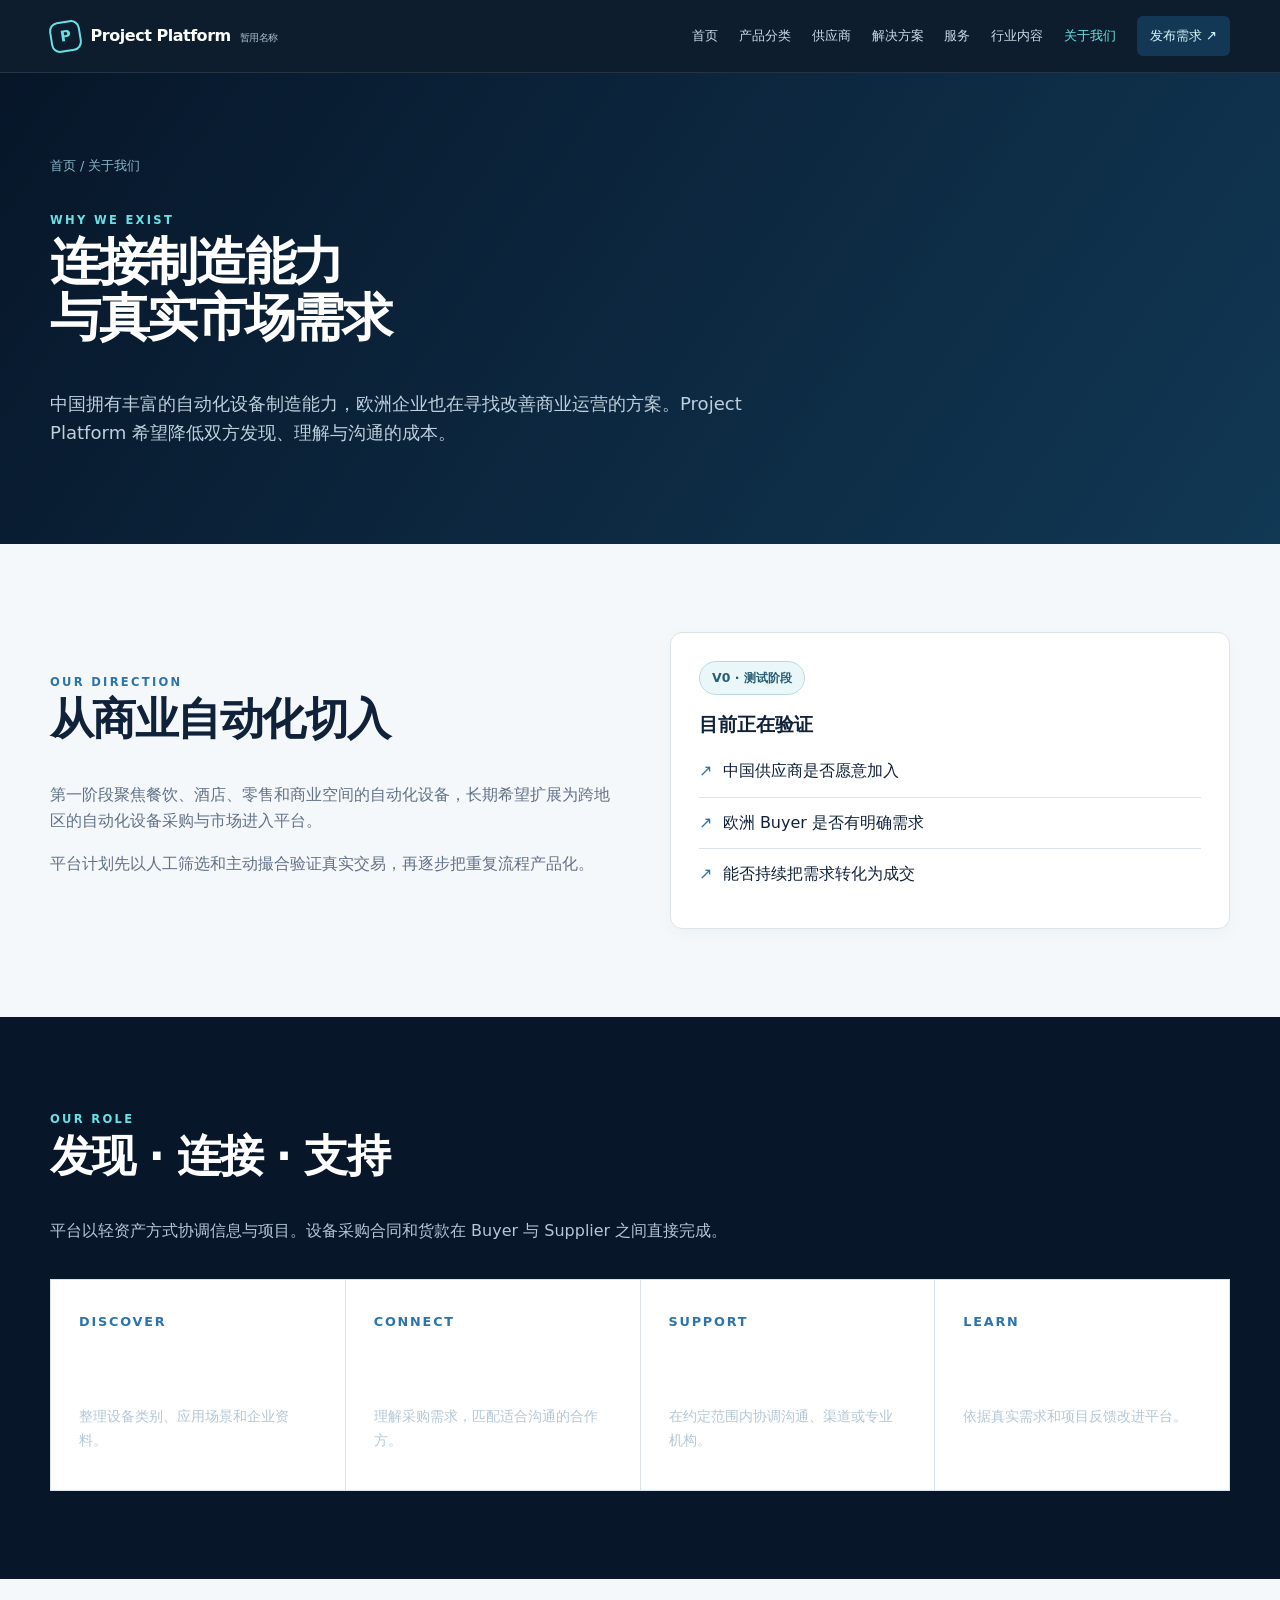
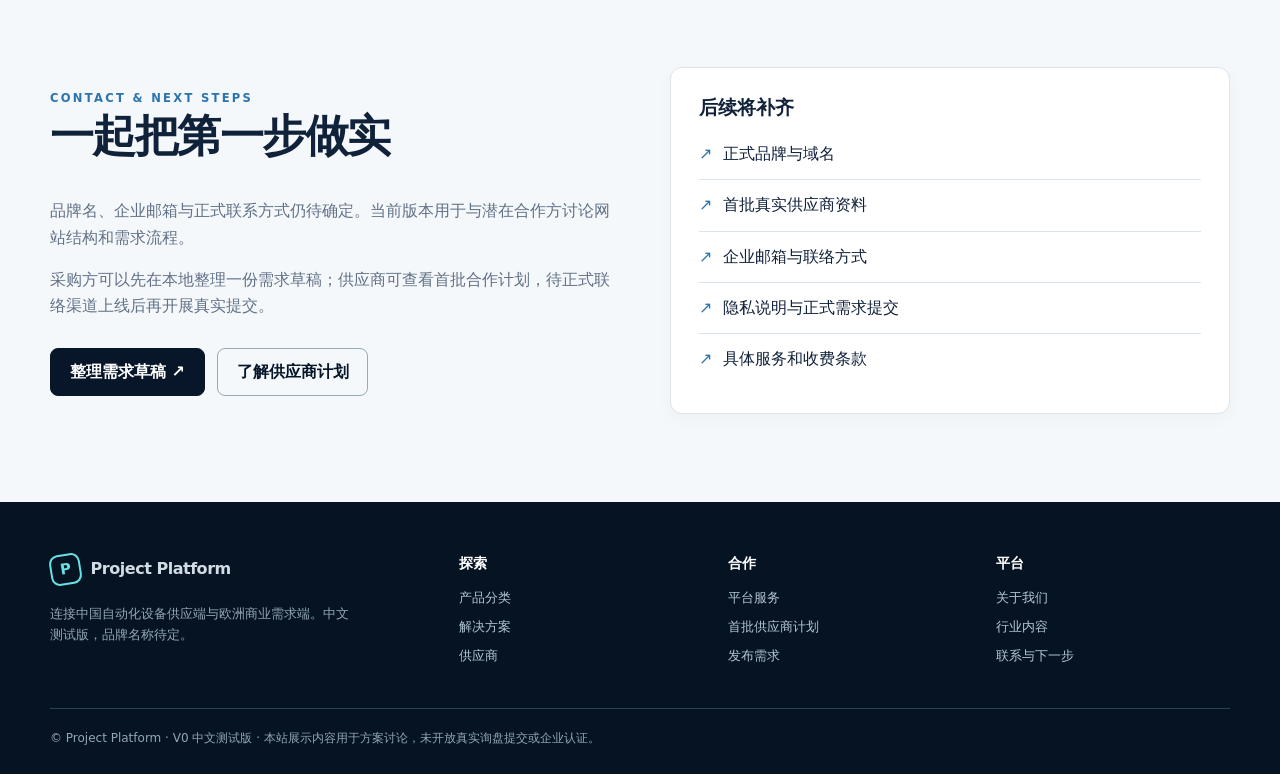
==== about.html @ 9dcdb8d5 "Build Chinese V0 automation marketplace website" ====
<!doctype html><html lang="zh-CN"><head><meta charset="utf-8"><meta name="viewport" content="width=device-width, initial-scale=1"><meta name="robots" content="noindex,nofollow"><meta name="description" content="了解 Project Platform 的平台方向、业务边界与当前阶段。"><title>关于我们｜Project Platform</title><link rel="icon" href="assets/favicon.svg" type="image/svg+xml"><link rel="stylesheet" href="assets/style.css"><script src="assets/app.js" defer></script></head><body data-page="about"><a class="skip-link" href="#main">跳到正文</a><div id="site-header"></div><main id="main"><section class="page-hero"><div class="container"><div class="breadcrumbs"><a href="index.html">首页</a> / 关于我们</div><span class="eyebrow light">WHY WE EXIST</span><h1>连接制造能力<br>与真实市场需求</h1><p class="lead">中国拥有丰富的自动化设备制造能力，欧洲企业也在寻找改善商业运营的方案。Project Platform 希望降低双方发现、理解与沟通的成本。</p></div></section><section class="section"><div class="container split"><div><span class="eyebrow">OUR DIRECTION</span><h2>从商业自动化切入</h2><p>第一阶段聚焦餐饮、酒店、零售和商业空间的自动化设备，长期希望扩展为跨地区的自动化设备采购与市场进入平台。</p><p>平台计划先以人工筛选和主动撮合验证真实交易，再逐步把重复流程产品化。</p></div><div class="card" style="padding:28px"><span class="pill">V0 · 测试阶段</span><h3 style="margin-top:18px">目前正在验证</h3><ul class="item-list"><li>中国供应商是否愿意加入</li><li>欧洲 Buyer 是否有明确需求</li><li>能否持续把需求转化为成交</li></ul></div></div></section><section class="section dark-section"><div class="container"><div class="section-heading"><span class="eyebrow light">OUR ROLE</span><h2>发现 · 连接 · 支持</h2><p>平台以轻资产方式协调信息与项目。设备采购合同和货款在 Buyer 与 Supplier 之间直接完成。</p></div><div class="story-grid"><div class="story-step"><span>DISCOVER</span><h3>发现</h3><p>整理设备类别、应用场景和企业资料。</p></div><div class="story-step"><span>CONNECT</span><h3>连接</h3><p>理解采购需求，匹配适合沟通的合作方。</p></div><div class="story-step"><span>SUPPORT</span><h3>支持</h3><p>在约定范围内协调沟通、渠道或专业机构。</p></div><div class="story-step"><span>LEARN</span><h3>迭代</h3><p>依据真实需求和项目反馈改进平台。</p></div></div></div></section><section class="section" id="contact"><div class="container split"><div><span class="eyebrow">CONTACT & NEXT STEPS</span><h2>一起把第一步做实</h2><p>品牌名、企业邮箱与正式联系方式仍待确定。当前版本用于与潜在合作方讨论网站结构和需求流程。</p><p>采购方可以先在本地整理一份需求草稿；供应商可查看首批合作计划，待正式联络渠道上线后再开展真实提交。</p><div class="button-group"><a class="button ink" href="requirement.html">整理需求草稿 ↗</a><a class="button outline" href="suppliers.html#founding">了解供应商计划</a></div></div><div class="card" style="padding:28px"><h3>后续将补齐</h3><ul class="item-list"><li>正式品牌与域名</li><li>首批真实供应商资料</li><li>企业邮箱与联络方式</li><li>隐私说明与正式需求提交</li><li>具体服务和收费条款</li></ul></div></div></section></main><div id="site-footer"></div></body></html>
---- assets/style.css ----
:root{--ink:#10213a;--muted:#617188;--navy:#071629;--navy2:#0c2543;--cyan:#67e1e4;--blue:#2b74ad;--cream:#f5f8fa;--line:#dbe4ea;--white:#fff;--orange:#e9a777;--shadow:0 18px 50px rgba(9,33,59,.11)}
*{box-sizing:border-box}html{scroll-behavior:smooth}body{margin:0;font-family:Inter,"Noto Sans SC","Microsoft YaHei",system-ui,sans-serif;color:var(--ink);background:var(--cream);line-height:1.65}button,input,select,textarea{font:inherit}button{cursor:pointer}a{color:inherit;text-decoration:none}img,svg{max-width:100%}.skip-link{position:absolute;left:-9999px;top:0;background:#fff;padding:.6rem 1rem;z-index:100}.skip-link:focus{left:1rem}.container{width:min(1180px,calc(100% - 40px));margin:auto}.eyebrow{text-transform:uppercase;letter-spacing:.2em;font-size:.72rem;font-weight:800;color:var(--blue)}.eyebrow.light{color:var(--cyan)}h1,h2,h3,p{margin-top:0}h1{font-size:clamp(2.7rem,5vw,5rem);line-height:1.11;letter-spacing:-.045em}h2{font-size:clamp(2rem,3.4vw,3.2rem);line-height:1.18;letter-spacing:-.035em}h3{font-size:1.2rem;line-height:1.3}p{color:var(--muted)}.lead{font-size:1.13rem;max-width:720px}.section{padding:88px 0}.section-tight{padding:56px 0}.section-heading{max-width:760px;margin-bottom:34px}.section-heading p{max-width:680px}.subtle{font-size:.85rem;color:var(--muted)}.pill{display:inline-flex;align-items:center;gap:.5rem;border:1px solid #bcd8e1;border-radius:99px;padding:.36rem .75rem;color:#295d76;font-size:.78rem;font-weight:700;background:#eaf7f8}.pill.dark{background:#133754;border-color:#295570;color:#b4e8eb}.button{display:inline-flex;align-items:center;justify-content:center;gap:.65rem;background:var(--cyan);color:#052235;border:1px solid var(--cyan);padding:.85rem 1.18rem;border-radius:8px;font-weight:800;line-height:1.2;transition:transform .18s,box-shadow .18s,background .18s}.button:hover{transform:translateY(-2px);box-shadow:0 10px 26px rgba(61,205,214,.22)}.button:focus-visible,a:focus-visible,button:focus-visible,input:focus-visible,select:focus-visible,textarea:focus-visible{outline:3px solid #f0ad68;outline-offset:3px}.button.secondary{background:transparent;border-color:#94aabb;color:#fff}.button.secondary:hover{background:#16344d}.button.ink{background:var(--navy);border-color:var(--navy);color:#fff}.button.outline{background:transparent;border-color:#90abbc;color:var(--navy)}.button-group{display:flex;flex-wrap:wrap;gap:.75rem;margin-top:1.75rem}.site-header{position:sticky;top:0;z-index:50;background:rgba(6,22,40,.97);color:#fff;border-bottom:1px solid rgba(255,255,255,.1);backdrop-filter:blur(12px)}.header-inner{height:72px;display:flex;align-items:center;justify-content:space-between;gap:2rem}.brand{display:flex;align-items:center;gap:.6rem;font-weight:900;letter-spacing:-.03em;white-space:nowrap}.brand-mark{display:grid;place-items:center;width:31px;height:31px;border:2px solid var(--cyan);border-radius:9px;color:var(--cyan);font-size:.93rem;transform:rotate(-9deg)}.brand small{font-size:.65rem;color:#aac1d2;font-weight:500;margin-left:.25rem}.nav-links{display:flex;align-items:center;gap:1.3rem;font-size:.84rem}.nav-links a{color:#cedbe6;transition:color .18s}.nav-links a:hover,.nav-links a[aria-current=page]{color:var(--cyan)}.nav-links .nav-cta{background:#123855;color:#d5f9f9;padding:.55rem .8rem;border-radius:6px}.menu-toggle{display:none;background:none;color:#fff;border:1px solid #4f6579;border-radius:6px;padding:.4rem .65rem}.hero{background:radial-gradient(circle at 74% 18%,#124563 0,transparent 33%),linear-gradient(125deg,#071629,#0b2c48 70%,#08263b);color:#fff;overflow:hidden}.hero-grid{min-height:655px;display:grid;grid-template-columns:1.02fr .98fr;align-items:center;gap:1rem;padding:75px 0}.hero p{color:#b8ccdb}.hero h1 em{font-style:normal;color:var(--cyan)}.hero-art{position:relative;min-height:510px;display:grid;place-items:center}.hero-art svg{width:100%;max-width:570px;filter:drop-shadow(0 25px 35px rgba(0,0,0,.3));animation:float 7s ease-in-out infinite}.hero-art:after{content:"";position:absolute;inset:8% 0;border:1px solid rgba(103,225,228,.13);border-radius:50%;transform:rotate(-18deg);pointer-events:none}.hero-caption{position:absolute;bottom:2%;right:5%;padding:.4rem .7rem;border:1px solid #3f7480;background:#0c3046;border-radius:5px;color:#9fe2e3;font-size:.7rem;letter-spacing:.15em}.story{background:#fff}.story-grid{display:grid;grid-template-columns:repeat(4,1fr);gap:1px;background:var(--line);border:1px solid var(--line)}.story-step{background:#fff;padding:28px;min-height:210px}.story-step span{color:var(--blue);font-size:.8rem;font-weight:900;letter-spacing:.14em}.story-step h3{margin:38px 0 8px}.story-step p{font-size:.9rem;margin:0}.card-grid{display:grid;grid-template-columns:repeat(3,1fr);gap:20px}.card{background:#fff;border:1px solid var(--line);border-radius:12px;overflow:hidden;box-shadow:0 5px 18px rgba(6,28,49,.03);transition:transform .2s,box-shadow .2s}.card:hover{transform:translateY(-4px);box-shadow:var(--shadow)}.card-body{padding:22px}.card h3{margin:0 0 8px}.card p{font-size:.9rem}.card-visual{height:190px;display:grid;place-items:center;background:linear-gradient(135deg,#d8ecf1,#ecf3f5)}.card-visual svg{width:145px;height:145px;color:#1a658d}.card-visual.orange{background:linear-gradient(135deg,#fae7d6,#edf4f6)}.card-visual.orange svg{color:#ac6746}.card-visual.blue{background:linear-gradient(135deg,#d9e6f5,#e7f5f5)}.text-link{display:inline-flex;align-items:center;gap:.4rem;font-weight:800;color:#17618b;font-size:.9rem}.text-link:hover{text-decoration:underline}.tag-list{display:flex;flex-wrap:wrap;gap:.5rem}.tag{background:#edf4f7;color:#3b637c;border-radius:99px;padding:.25rem .65rem;font-size:.75rem;font-weight:700}.split{display:grid;grid-template-columns:1fr 1fr;gap:60px;align-items:center}.dark-section{background:var(--navy);color:#fff}.dark-section p{color:#b4c7d5}.trust-list{display:grid;grid-template-columns:1fr 1fr;gap:12px}.trust-list div{border:1px solid #31516a;border-radius:8px;padding:13px 15px;color:#d5e7ed}.trust-list strong{display:block;color:var(--cyan);font-size:.75rem;text-transform:uppercase;letter-spacing:.08em}.note{border-left:3px solid var(--orange);padding:12px 16px;background:#fff8f1;color:#725940;font-size:.84rem}.note.dark{background:#0e2a41;color:#bbced9}.callout{border-radius:14px;background:linear-gradient(120deg,#103c59,#0b2036);color:#fff;padding:42px;box-shadow:var(--shadow)}.callout p{color:#c7dbe5}.callout h2{max-width:680px}.page-hero{background:linear-gradient(125deg,#071629,#113854);color:#fff;padding:82px 0 78px}.page-hero h1{font-size:clamp(2.5rem,4vw,4.3rem);max-width:930px}.page-hero p{color:#bed0dd;max-width:720px}.breadcrumbs{color:#8ab5c7;font-size:.8rem;margin-bottom:30px}.breadcrumbs a:hover{text-decoration:underline}.filter-bar{display:flex;flex-wrap:wrap;gap:.55rem;margin-bottom:24px}.filter-button{padding:.5rem .8rem;border:1px solid #bed0dc;background:#fff;border-radius:99px;color:#315470;font-size:.82rem;font-weight:700}.filter-button[aria-pressed=true]{background:var(--navy);color:#fff;border-color:var(--navy)}.profile-demo{background:#fff;border:1px solid var(--line);box-shadow:var(--shadow);border-radius:14px;padding:30px}.profile-demo .demo-label{color:#ae683b;background:#fff1e5;border-radius:4px;padding:.2rem .5rem;font-size:.75rem;font-weight:800}.detail-grid{display:grid;grid-template-columns:repeat(2,1fr);gap:0 28px}.detail{border-bottom:1px solid var(--line);padding:13px 0;display:flex;justify-content:space-between;gap:12px;font-size:.88rem}.detail span{color:var(--muted)}.detail strong{text-align:right}.timeline{display:grid;grid-template-columns:repeat(3,1fr);gap:16px}.timeline .card-body{min-height:210px}.number{font-size:2.2rem;font-weight:900;color:#b7d5e4;line-height:1}.service-list{display:grid;grid-template-columns:repeat(2,1fr);gap:16px}.service-item{background:#fff;border:1px solid var(--line);border-radius:10px;padding:25px}.service-item h3{margin:0 0 10px}.service-item p{margin:0}.form-shell{display:grid;grid-template-columns:1.3fr .7fr;gap:28px;align-items:start}.form-card,.side-card{background:#fff;border:1px solid var(--line);border-radius:12px;padding:30px}.form-grid{display:grid;grid-template-columns:repeat(2,1fr);gap:16px}.field{display:flex;flex-direction:column;gap:5px}.field.full{grid-column:1/-1}.field label{font-size:.82rem;font-weight:800;color:#31506a}.field input,.field select,.field textarea{width:100%;border:1px solid #bdcdd8;border-radius:7px;padding:.7rem .8rem;background:#fff;color:var(--ink)}.field textarea{min-height:130px;resize:vertical}.field small{color:var(--muted)}.form-actions{display:flex;flex-wrap:wrap;gap:10px;margin-top:20px}.result{display:none;margin-top:20px;border:1px solid #88c7ce;background:#f1fbfb;border-radius:8px;padding:20px}.result.open{display:block}.result pre{white-space:pre-wrap;font-family:inherit;font-size:.9rem;color:var(--ink)}.status{min-height:1.5em;color:#1c6a71;font-size:.85rem}.item-list{list-style:none;padding:0;margin:0}.item-list li{padding:12px 0;border-bottom:1px solid var(--line)}.item-list li:last-child{border:0}.item-list li:before{content:"↗";color:var(--blue);margin-right:.65rem}.site-footer{background:#061322;color:#d1dce5;padding:52px 0 25px}.footer-grid{display:grid;grid-template-columns:1.6fr repeat(3,1fr);gap:35px}.site-footer h3{color:#fff;font-size:.9rem}.site-footer a{display:block;color:#b4c8d5;font-size:.82rem;margin:.45rem 0}.site-footer a:hover{color:var(--cyan)}.site-footer p{color:#91a7b7;font-size:.82rem}.footer-bottom{border-top:1px solid #274056;margin-top:35px;padding-top:20px;color:#91a7b7;font-size:.75rem}.reveal{opacity:0;transform:translateY(18px);transition:opacity .55s,transform .55s}.reveal.visible{opacity:1;transform:none}[hidden]{display:none!important}@keyframes float{0%,100%{transform:translateY(0)}50%{transform:translateY(-10px)}}@media(max-width:1000px){.nav-links{gap:.7rem;font-size:.77rem}.hero-grid{min-height:590px}.footer-grid{grid-template-columns:repeat(2,1fr)}}@media(max-width:760px){.container{width:min(100% - 30px,1180px)}.header-inner{height:64px}.menu-toggle{display:block}.nav-links{display:none;position:absolute;left:0;right:0;top:64px;background:#071629;padding:16px 20px 24px;flex-direction:column;align-items:stretch;gap:0;border-top:1px solid #294155}.nav-links.open{display:flex}.nav-links a{padding:.7rem 0;border-bottom:1px solid #233e55}.hero-grid,.split,.form-shell{grid-template-columns:1fr}.hero-grid{padding:70px 0 35px;min-height:auto}.hero-art{min-height:300px}.hero-art svg{max-width:420px}.section{padding:65px 0}.story-grid,.card-grid,.timeline,.service-list{grid-template-columns:1fr 1fr}.trust-list{grid-template-columns:1fr}.footer-grid{grid-template-columns:repeat(2,1fr)}.callout{padding:30px}}@media(max-width:520px){h1{font-size:2.6rem}.story-grid,.card-grid,.timeline,.service-list,.form-grid,.detail-grid{grid-template-columns:1fr}.hero-art{min-height:240px}.footer-grid{grid-template-columns:1fr 1fr;gap:24px}.page-hero{padding:60px 0}.form-card,.side-card{padding:22px}.detail{display:block}.detail strong{display:block;text-align:left}.brand small{display:none}}@media(prefers-reduced-motion:reduce){html{scroll-behavior:auto}*,*:before,*:after{animation-duration:.01ms!important;transition-duration:.01ms!important}.reveal{opacity:1;transform:none}}
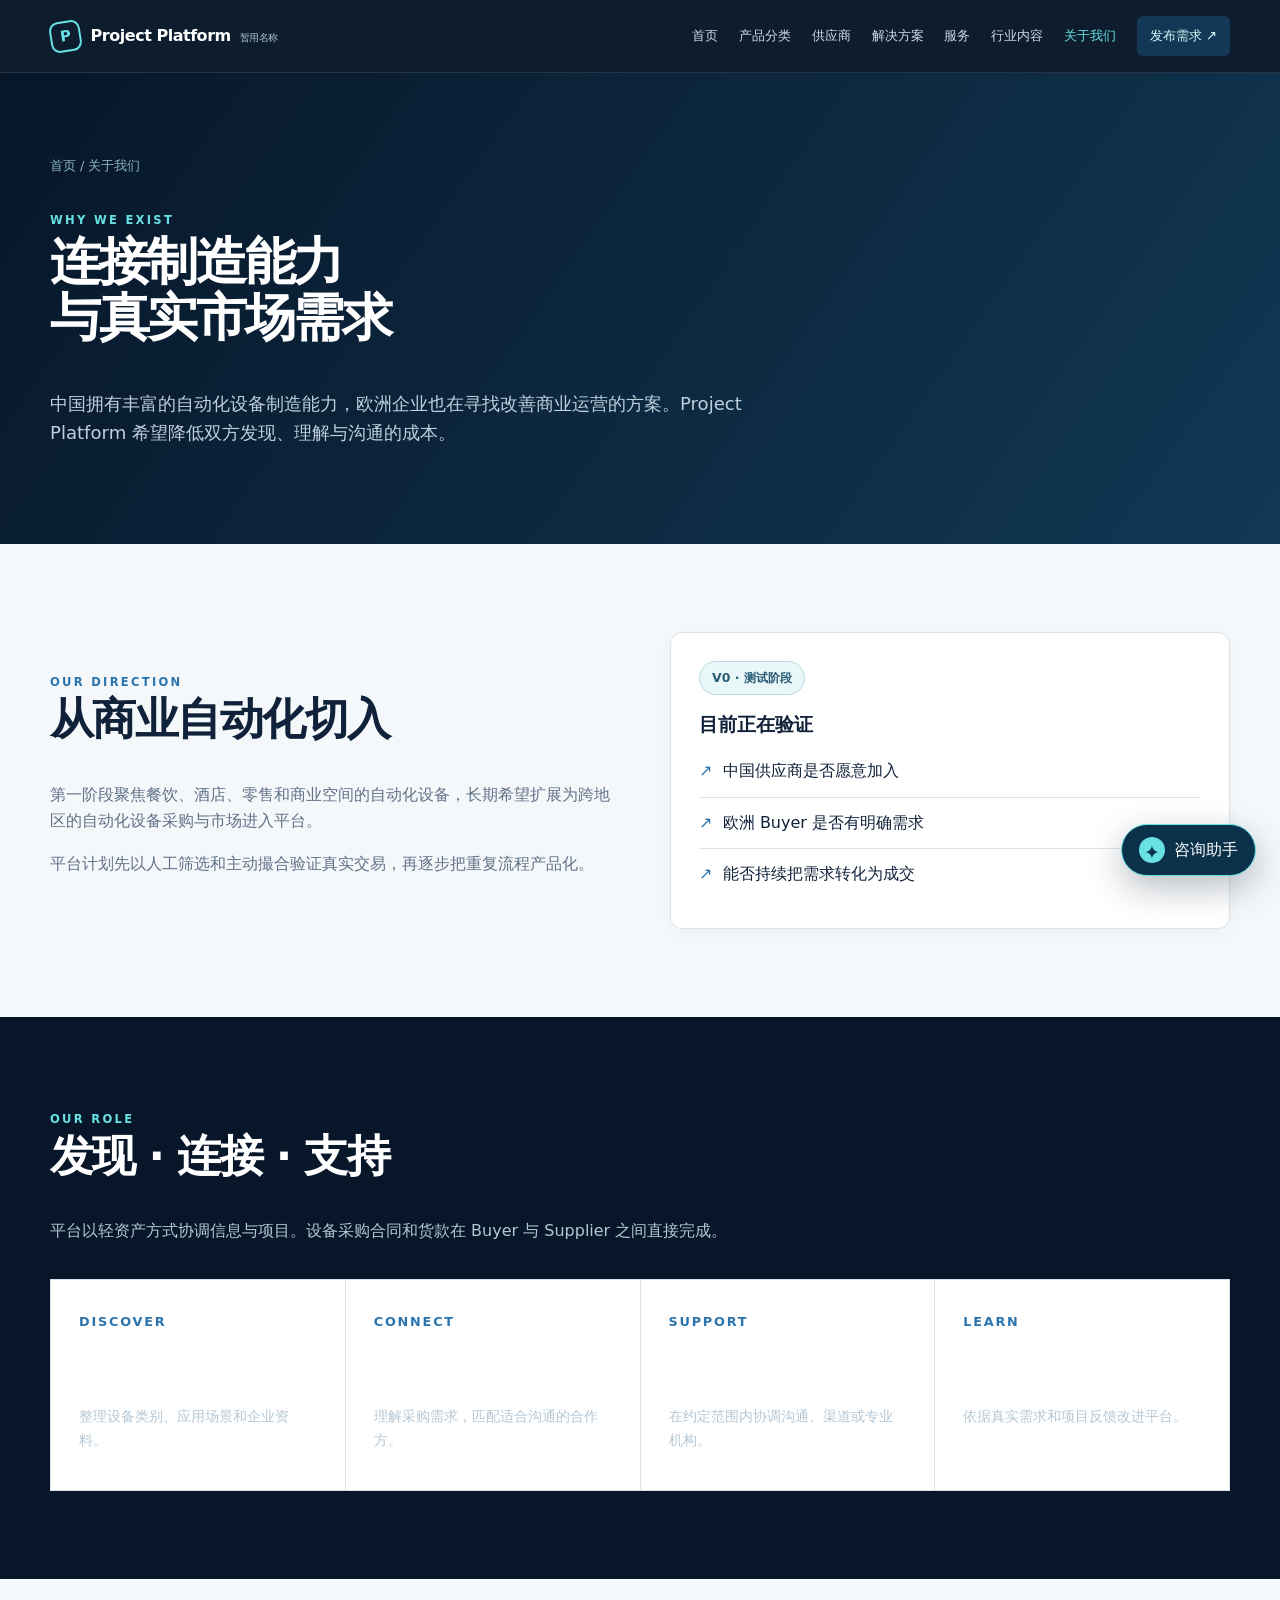
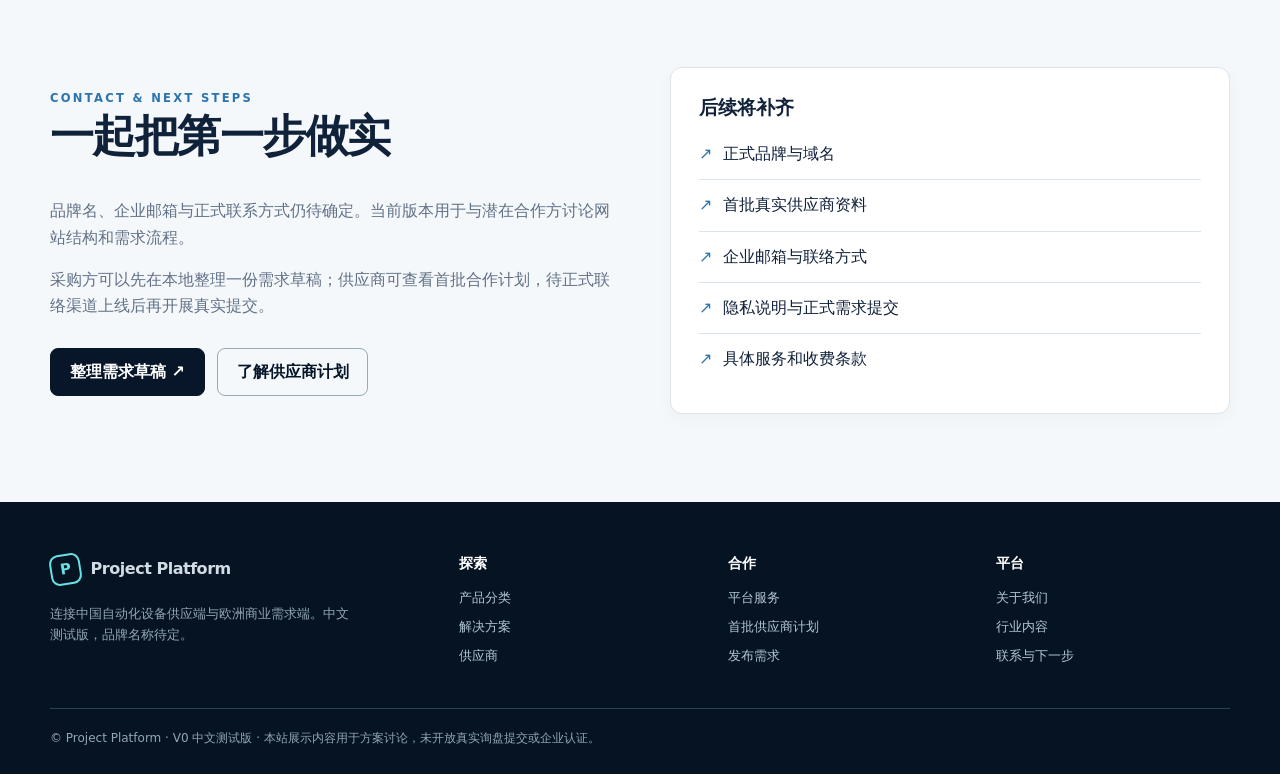
==== commit 080d7e33: "Refresh cached site script for assistant launch" ====
--- a/about.html
+++ b/about.html
@@ -1 +1 @@
-<!doctype html><html lang="zh-CN"><head><meta charset="utf-8"><meta name="viewport" content="width=device-width, initial-scale=1"><meta name="robots" content="noindex,nofollow"><meta name="description" content="了解 Project Platform 的平台方向、业务边界与当前阶段。"><title>关于我们｜Project Platform</title><link rel="icon" href="assets/favicon.svg" type="image/svg+xml"><link rel="stylesheet" href="assets/style.css"><script src="assets/app.js" defer></script></head><body data-page="about"><a class="skip-link" href="#main">跳到正文</a><div id="site-header"></div><main id="main"><section class="page-hero"><div class="container"><div class="breadcrumbs"><a href="index.html">首页</a> / 关于我们</div><span class="eyebrow light">WHY WE EXIST</span><h1>连接制造能力<br>与真实市场需求</h1><p class="lead">中国拥有丰富的自动化设备制造能力，欧洲企业也在寻找改善商业运营的方案。Project Platform 希望降低双方发现、理解与沟通的成本。</p></div></section><section class="section"><div class="container split"><div><span class="eyebrow">OUR DIRECTION</span><h2>从商业自动化切入</h2><p>第一阶段聚焦餐饮、酒店、零售和商业空间的自动化设备，长期希望扩展为跨地区的自动化设备采购与市场进入平台。</p><p>平台计划先以人工筛选和主动撮合验证真实交易，再逐步把重复流程产品化。</p></div><div class="card" style="padding:28px"><span class="pill">V0 · 测试阶段</span><h3 style="margin-top:18px">目前正在验证</h3><ul class="item-list"><li>中国供应商是否愿意加入</li><li>欧洲 Buyer 是否有明确需求</li><li>能否持续把需求转化为成交</li></ul></div></div></section><section class="section dark-section"><div class="container"><div class="section-heading"><span class="eyebrow light">OUR ROLE</span><h2>发现 · 连接 · 支持</h2><p>平台以轻资产方式协调信息与项目。设备采购合同和货款在 Buyer 与 Supplier 之间直接完成。</p></div><div class="story-grid"><div class="story-step"><span>DISCOVER</span><h3>发现</h3><p>整理设备类别、应用场景和企业资料。</p></div><div class="story-step"><span>CONNECT</span><h3>连接</h3><p>理解采购需求，匹配适合沟通的合作方。</p></div><div class="story-step"><span>SUPPORT</span><h3>支持</h3><p>在约定范围内协调沟通、渠道或专业机构。</p></div><div class="story-step"><span>LEARN</span><h3>迭代</h3><p>依据真实需求和项目反馈改进平台。</p></div></div></div></section><section class="section" id="contact"><div class="container split"><div><span class="eyebrow">CONTACT & NEXT STEPS</span><h2>一起把第一步做实</h2><p>品牌名、企业邮箱与正式联系方式仍待确定。当前版本用于与潜在合作方讨论网站结构和需求流程。</p><p>采购方可以先在本地整理一份需求草稿；供应商可查看首批合作计划，待正式联络渠道上线后再开展真实提交。</p><div class="button-group"><a class="button ink" href="requirement.html">整理需求草稿 ↗</a><a class="button outline" href="suppliers.html#founding">了解供应商计划</a></div></div><div class="card" style="padding:28px"><h3>后续将补齐</h3><ul class="item-list"><li>正式品牌与域名</li><li>首批真实供应商资料</li><li>企业邮箱与联络方式</li><li>隐私说明与正式需求提交</li><li>具体服务和收费条款</li></ul></div></div></section></main><div id="site-footer"></div></body></html>
+<!doctype html><html lang="zh-CN"><head><meta charset="utf-8"><meta name="viewport" content="width=device-width, initial-scale=1"><meta name="robots" content="noindex,nofollow"><meta name="description" content="了解 Project Platform 的平台方向、业务边界与当前阶段。"><title>关于我们｜Project Platform</title><link rel="icon" href="assets/favicon.svg" type="image/svg+xml"><link rel="stylesheet" href="assets/style.css"><script src="assets/app.js?v=assistant1" defer></script></head><body data-page="about"><a class="skip-link" href="#main">跳到正文</a><div id="site-header"></div><main id="main"><section class="page-hero"><div class="container"><div class="breadcrumbs"><a href="index.html">首页</a> / 关于我们</div><span class="eyebrow light">WHY WE EXIST</span><h1>连接制造能力<br>与真实市场需求</h1><p class="lead">中国拥有丰富的自动化设备制造能力，欧洲企业也在寻找改善商业运营的方案。Project Platform 希望降低双方发现、理解与沟通的成本。</p></div></section><section class="section"><div class="container split"><div><span class="eyebrow">OUR DIRECTION</span><h2>从商业自动化切入</h2><p>第一阶段聚焦餐饮、酒店、零售和商业空间的自动化设备，长期希望扩展为跨地区的自动化设备采购与市场进入平台。</p><p>平台计划先以人工筛选和主动撮合验证真实交易，再逐步把重复流程产品化。</p></div><div class="card" style="padding:28px"><span class="pill">V0 · 测试阶段</span><h3 style="margin-top:18px">目前正在验证</h3><ul class="item-list"><li>中国供应商是否愿意加入</li><li>欧洲 Buyer 是否有明确需求</li><li>能否持续把需求转化为成交</li></ul></div></div></section><section class="section dark-section"><div class="container"><div class="section-heading"><span class="eyebrow light">OUR ROLE</span><h2>发现 · 连接 · 支持</h2><p>平台以轻资产方式协调信息与项目。设备采购合同和货款在 Buyer 与 Supplier 之间直接完成。</p></div><div class="story-grid"><div class="story-step"><span>DISCOVER</span><h3>发现</h3><p>整理设备类别、应用场景和企业资料。</p></div><div class="story-step"><span>CONNECT</span><h3>连接</h3><p>理解采购需求，匹配适合沟通的合作方。</p></div><div class="story-step"><span>SUPPORT</span><h3>支持</h3><p>在约定范围内协调沟通、渠道或专业机构。</p></div><div class="story-step"><span>LEARN</span><h3>迭代</h3><p>依据真实需求和项目反馈改进平台。</p></div></div></div></section><section class="section" id="contact"><div class="container split"><div><span class="eyebrow">CONTACT & NEXT STEPS</span><h2>一起把第一步做实</h2><p>品牌名、企业邮箱与正式联系方式仍待确定。当前版本用于与潜在合作方讨论网站结构和需求流程。</p><p>采购方可以先在本地整理一份需求草稿；供应商可查看首批合作计划，待正式联络渠道上线后再开展真实提交。</p><div class="button-group"><a class="button ink" href="requirement.html">整理需求草稿 ↗</a><a class="button outline" href="suppliers.html#founding">了解供应商计划</a></div></div><div class="card" style="padding:28px"><h3>后续将补齐</h3><ul class="item-list"><li>正式品牌与域名</li><li>首批真实供应商资料</li><li>企业邮箱与联络方式</li><li>隐私说明与正式需求提交</li><li>具体服务和收费条款</li></ul></div></div></section></main><div id="site-footer"></div></body></html>
